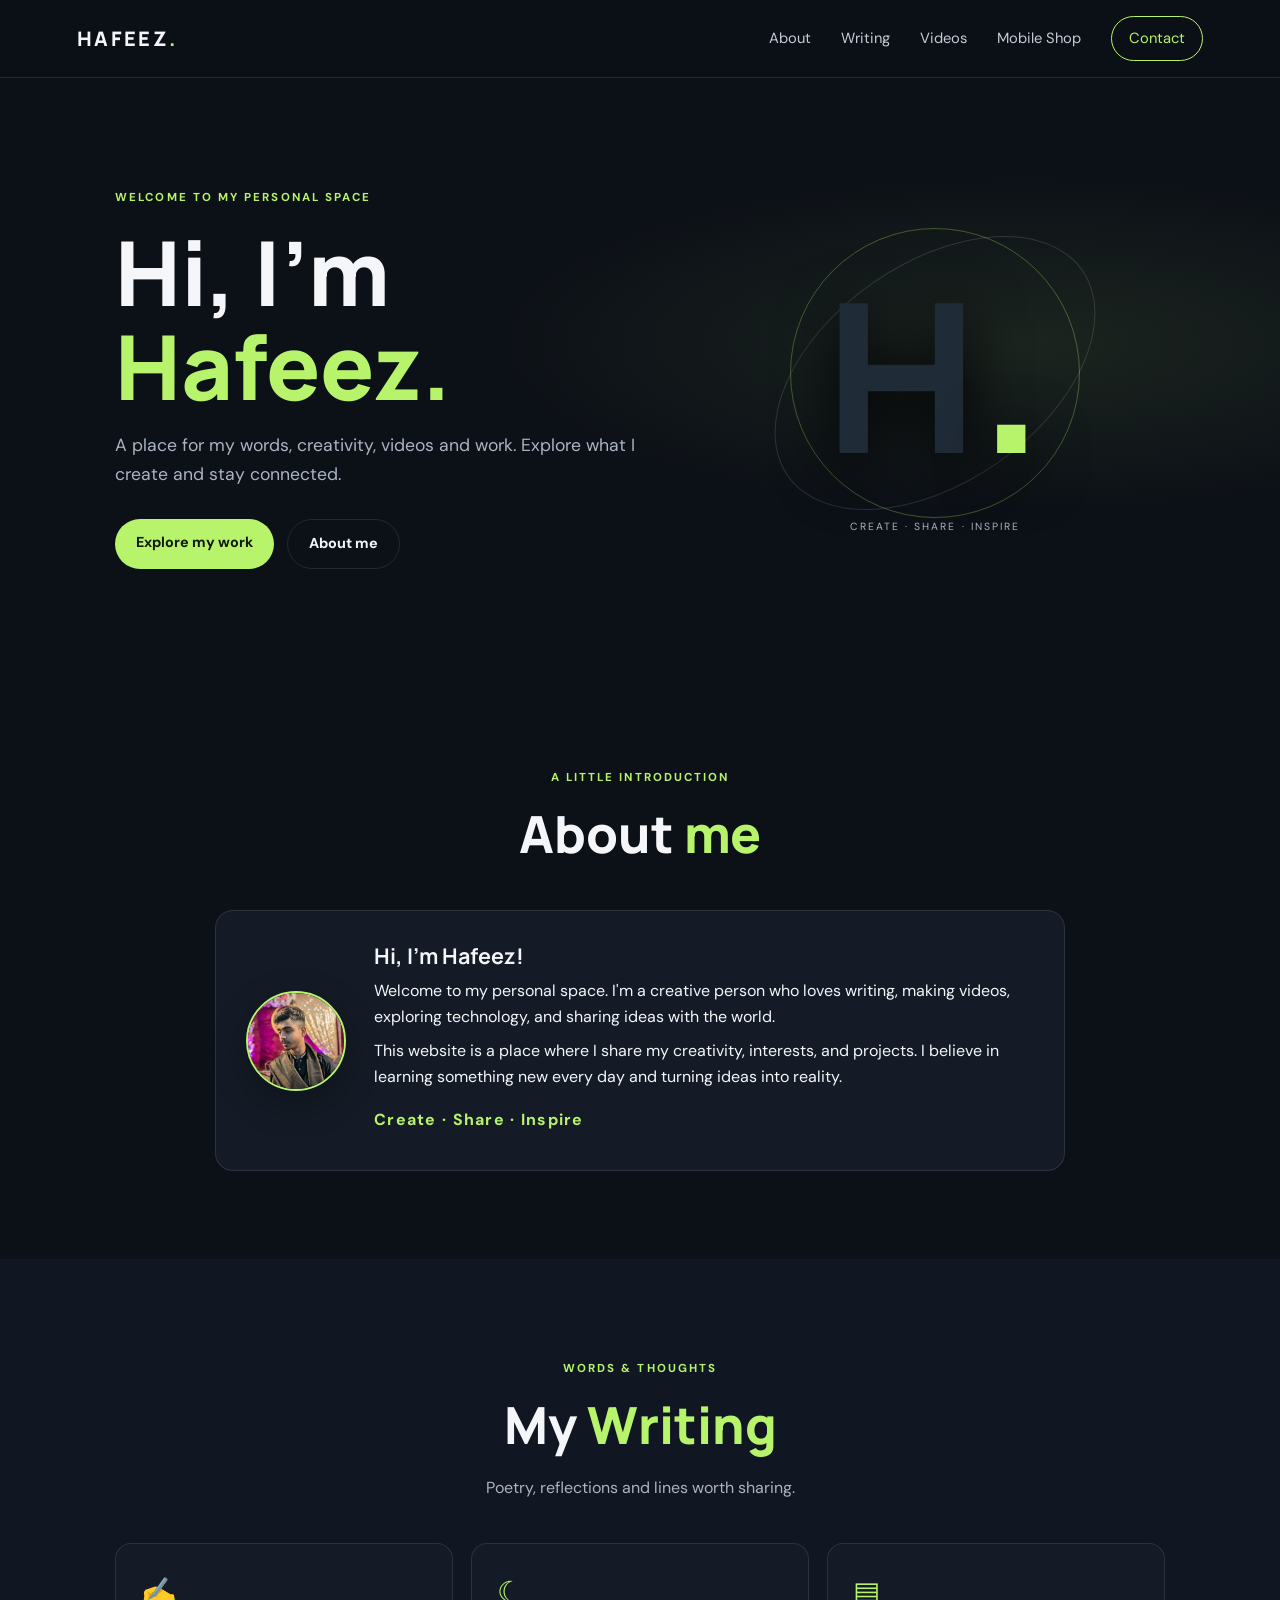
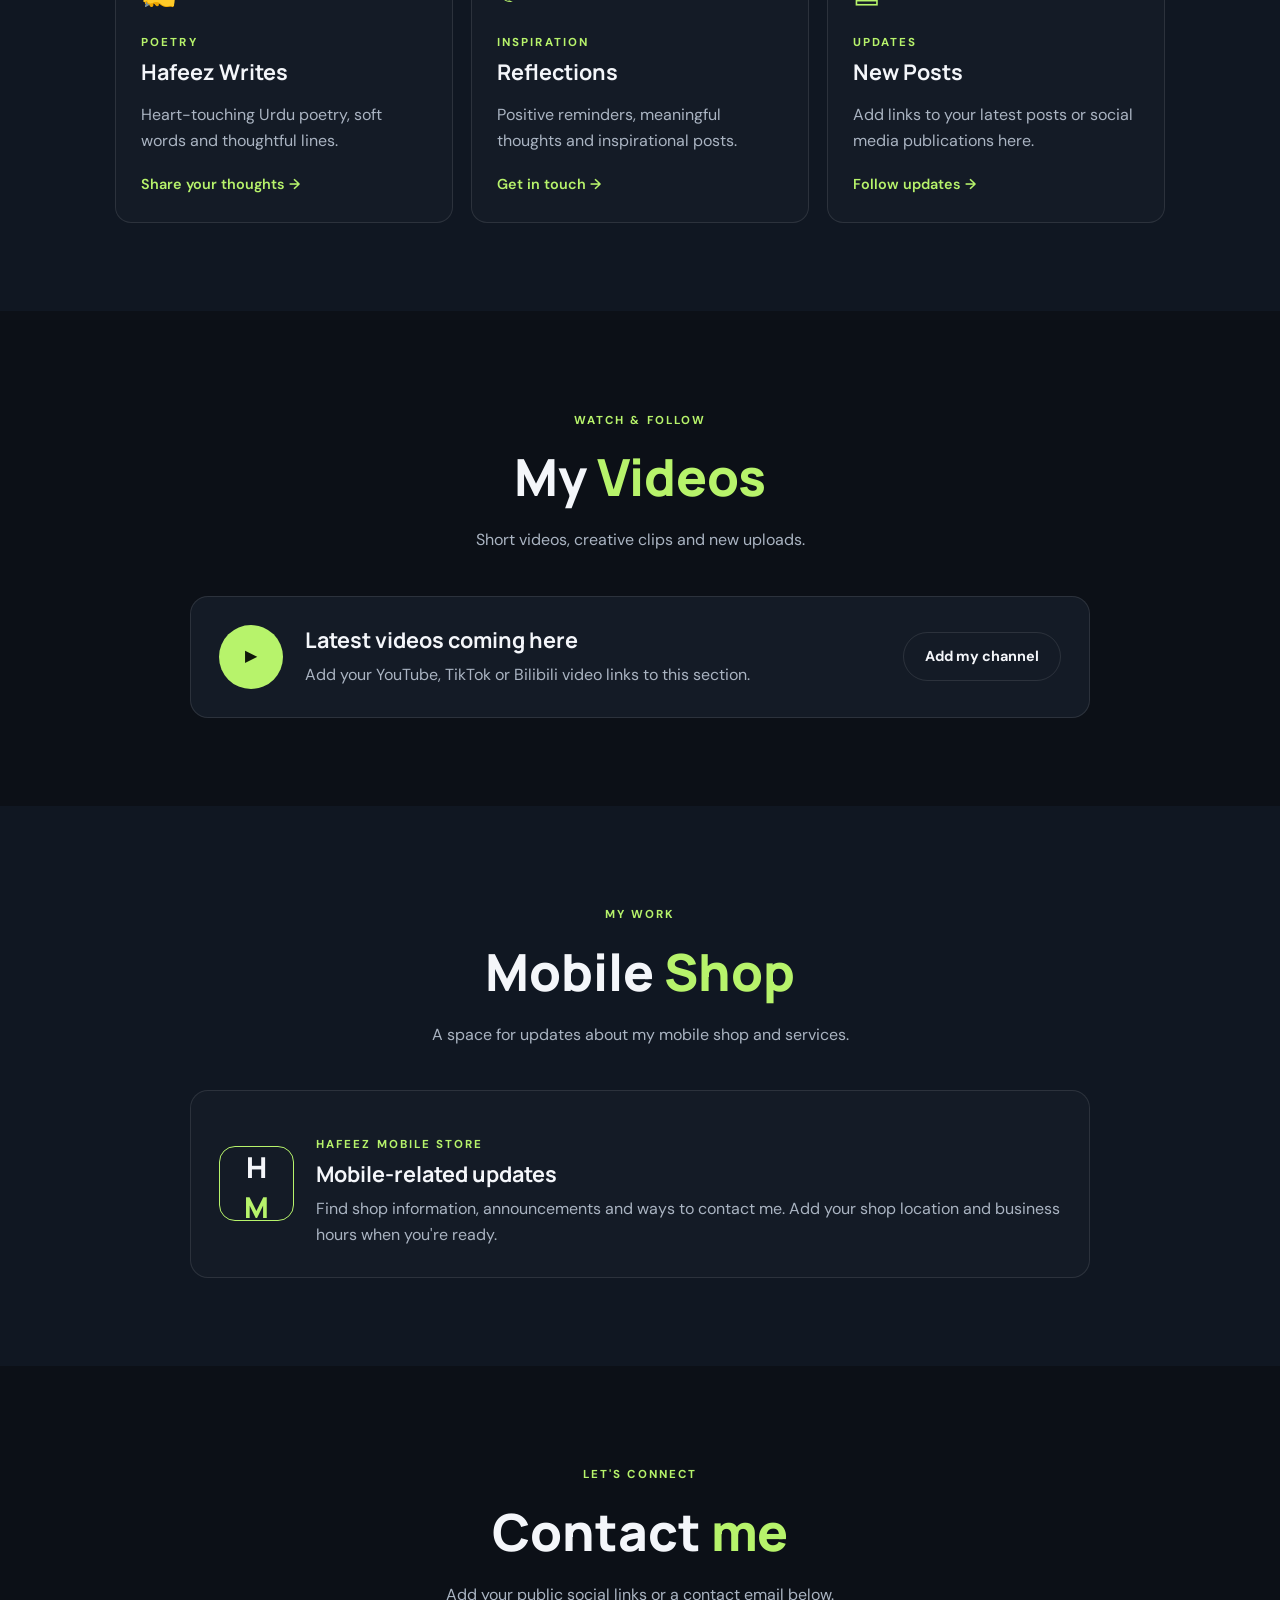
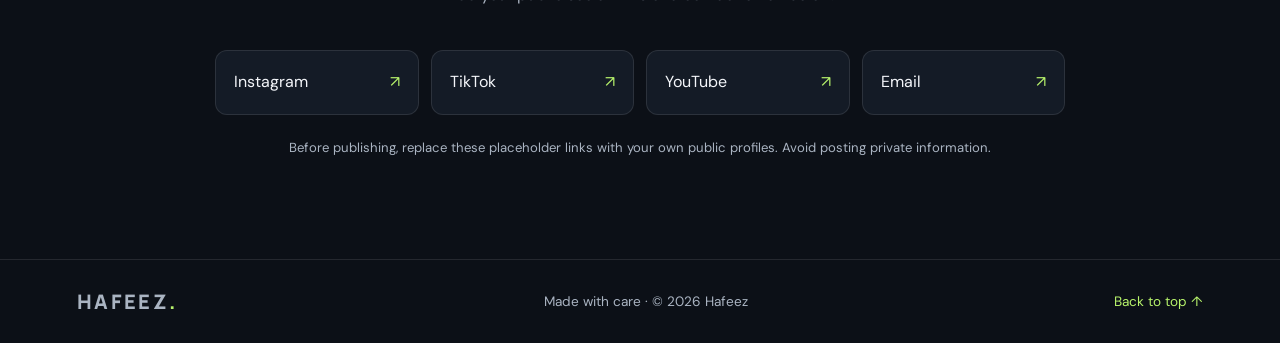
==== index.html @ 1b434b0e "Add Hafeez YouTube channel link" ====
<!doctype html>
<html lang="en">
<head>
  <meta charset="utf-8">
  <meta name="viewport" content="width=device-width, initial-scale=1">
  <meta name="description" content="The personal website of Hafeez — writing, creative work, videos and mobile shop updates.">
  <title>Hafeez | Personal Website</title>
  <link rel="stylesheet" href="style.css">
</head>
<body>
  <header class="site-header">
    <a class="brand" href="#home">HAFEEZ<span>.</span></a>
    <button class="menu-toggle" aria-label="Open navigation" aria-expanded="false">☰</button>
    <nav id="nav">
      <a href="#about">About</a><a href="#writing">Writing</a><a href="#videos">Videos</a>
      <a href="#shop">Mobile Shop</a><a href="#contact" class="nav-cta">Contact</a>
    </nav>
  </header>

  <main>
    <section class="hero" id="home">
      <div class="hero-content">
        <p class="eyebrow">WELCOME TO MY PERSONAL SPACE</p>
        <h1>Hi, I'm <span>Hafeez.</span></h1>
        <p class="hero-copy">A place for my words, creativity, videos and work. Explore what I create and stay connected.</p>
        <div class="hero-actions">
          <a class="button primary" href="#writing">Explore my work</a>
          <a class="button secondary" href="#about">About me</a>
        </div>
      </div>
      <div class="hero-art" aria-label="Decorative initials">
        <div class="orbit orbit-one"></div><div class="orbit orbit-two"></div>
        <div class="initials">H<span>.</span></div>
        <div class="art-tag">CREATE · SHARE · INSPIRE</div>
      </div>
    </section>

    <section class="intro section" id="about">
      <div class="section-heading"><p class="eyebrow">A LITTLE INTRODUCTION</p><h2>About <span>me</span></h2></div>
      <div class="intro-card">
        <img class="avatar" src="hafeez-profile.jpeg" alt="Portrait of Hafeez">
        <div>
          <h3>Hi, I'm Hafeez!</h3>
          <p>Welcome to my personal space. I'm a creative person who loves writing, making videos, exploring technology, and sharing ideas with the world.</p>
          <p>This website is a place where I share my creativity, interests, and projects. I believe in learning something new every day and turning ideas into reality.</p>
          <p class="about-signoff">Create · Share · Inspire</p>
        </div>
      </div>
    </section>

    <section class="section alternate" id="writing">
      <div class="section-heading"><p class="eyebrow">WORDS & THOUGHTS</p><h2>My <span>Writing</span></h2><p class="section-copy">Poetry, reflections and lines worth sharing.</p></div>
      <div class="cards">
        <article class="card"><div class="card-icon">✍</div><p class="card-kicker">POETRY</p><h3>Hafeez Writes</h3><p>Heart-touching Urdu poetry, soft words and thoughtful lines.</p><a href="#contact">Share your thoughts →</a></article>
        <article class="card"><div class="card-icon">☾</div><p class="card-kicker">INSPIRATION</p><h3>Reflections</h3><p>Positive reminders, meaningful thoughts and inspirational posts.</p><a href="#contact">Get in touch →</a></article>
        <article class="card"><div class="card-icon">▤</div><p class="card-kicker">UPDATES</p><h3>New Posts</h3><p>Add links to your latest posts or social media publications here.</p><a href="#contact">Follow updates →</a></article>
      </div>
    </section>

    <section class="section" id="videos">
      <div class="section-heading"><p class="eyebrow">WATCH & FOLLOW</p><h2>My <span>Videos</span></h2><p class="section-copy">Short videos, creative clips and new uploads.</p></div>
      <div class="video-panel">
        <div class="play">▶</div>
        <div><h3>Latest videos coming here</h3><p>Add your YouTube, TikTok or Bilibili video links to this section.</p></div>
        <a class="button secondary" href="#contact">Add my channel</a>
      </div>
    </section>

    <section class="section alternate" id="shop">
      <div class="section-heading"><p class="eyebrow">MY WORK</p><h2>Mobile <span>Shop</span></h2><p class="section-copy">A space for updates about my mobile shop and services.</p></div>
      <div class="shop-panel">
        <div class="shop-mark">H<span>M</span></div>
        <div><p class="card-kicker">HAFEEZ MOBILE STORE</p><h3>Mobile-related updates</h3><p>Find shop information, announcements and ways to contact me. Add your shop location and business hours when you're ready.</p></div>
      </div>
    </section>

    <section class="section contact-section" id="contact">
      <div class="section-heading"><p class="eyebrow">LET'S CONNECT</p><h2>Contact <span>me</span></h2><p class="section-copy">Add your public social links or a contact email below.</p></div>
      <div class="contact-links">
        <a href="https://www.instagram.com/hafeez_here_19/" class="contact-link" target="_blank" rel="noopener noreferrer">Instagram <span>↗</span></a>
        <a href="#" class="contact-link" data-placeholder="true">TikTok <span>↗</span></a>
        <a href="https://www.youtube.com/@cartoonmastiUrdu-t4m" class="contact-link" target="_blank" rel="noopener noreferrer">YouTube <span>↗</span></a>
        <a href="#" class="contact-link" data-placeholder="true">Email <span>↗</span></a>
      </div>
      <p class="muted small">Before publishing, replace these placeholder links with your own public profiles. Avoid posting private information.</p>
    </section>
  </main>

  <footer><a class="brand" href="#home">HAFEEZ<span>.</span></a><p>Made with care · © <span id="year"></span> Hafeez</p><a href="#home" class="back-top">Back to top ↑</a></footer>
  <script src="script.js"></script>
</body>
</html>
---- style.css ----
@import url('https://fonts.googleapis.com/css2?family=DM+Sans:wght@400;500;600;700&family=Manrope:wght@400;500;600;700;800&display=swap');
:root{--bg:#0c1017;--panel:#141b26;--panel2:#101722;--text:#f4f6fa;--muted:#aab4c2;--accent:#b7f36b;--line:rgba(255,255,255,.1)}
*{box-sizing:border-box}html{scroll-behavior:smooth}body{margin:0;background:var(--bg);color:var(--text);font-family:"DM Sans",sans-serif;line-height:1.65}a{color:inherit;text-decoration:none}.site-header{height:78px;display:flex;align-items:center;justify-content:space-between;padding:0 max(6vw,24px);border-bottom:1px solid var(--line);position:sticky;top:0;background:rgba(12,16,23,.92);backdrop-filter:blur(14px);z-index:5}.brand{font:800 1.25rem Manrope,sans-serif;letter-spacing:.12em}.brand span,.hero h1 span,.section-heading h2 span,.shop-mark span,.initials span{color:var(--accent)}nav{display:flex;align-items:center;gap:30px;color:#c5ccd6;font-size:.92rem}nav a:hover,.back-top:hover{color:var(--accent)}.nav-cta{border:1px solid var(--accent);padding:9px 17px;border-radius:30px;color:var(--accent)}.menu-toggle{display:none;background:none;border:0;color:white;font-size:1.5rem}.hero{min-height:590px;padding:90px max(9vw,28px);display:grid;grid-template-columns:1.1fr .9fr;align-items:center;gap:30px;background:radial-gradient(ellipse at 80% 45%,rgba(183,243,107,.09),transparent 38%)}.eyebrow,.card-kicker{font-size:.72rem;letter-spacing:.18em;color:var(--accent);font-weight:700}.hero h1{font:800 clamp(3.2rem,7vw,6rem)/1.05 Manrope,sans-serif;margin:18px 0}.hero-copy{max-width:520px;color:var(--muted);font-size:1.1rem}.hero-actions{display:flex;gap:13px;margin-top:30px;flex-wrap:wrap}.button{display:inline-block;padding:12px 21px;border-radius:30px;font-weight:700;font-size:.9rem}.primary{background:var(--accent);color:#11180b}.secondary{border:1px solid var(--line);color:var(--text)}.hero-art{height:340px;position:relative;display:grid;place-items:center}.initials{font:800 13rem Manrope,sans-serif;color:#202b38;text-shadow:0 15px 60px #000;z-index:1}.orbit{position:absolute;border:1px solid rgba(183,243,107,.3);border-radius:50%;width:290px;height:290px}.orbit-two{width:360px;height:220px;transform:rotate(-35deg);border-color:rgba(255,255,255,.13)}.art-tag{position:absolute;bottom:8px;letter-spacing:.2em;font-size:.65rem;color:var(--muted)}.section{padding:88px max(9vw,28px)}.alternate{background:var(--panel2)}.section-heading{text-align:center;margin:0 auto 42px}.section-heading h2{font:800 clamp(2rem,4vw,3.2rem) Manrope,sans-serif;margin:5px 0}.section-copy,.muted{color:var(--muted)}.intro-card{max-width:850px;margin:auto;padding:30px;display:flex;align-items:center;gap:28px;background:var(--panel);border:1px solid var(--line);border-radius:18px}.avatar{width:100px;height:100px;flex:0 0 100px;border-radius:50%;display:grid;place-items:center;background:linear-gradient(135deg,#b7f36b,#526f36);color:#10170a;font:800 3rem Manrope}.intro-card h3,.card h3,.video-panel h3,.shop-panel h3{font:700 1.35rem Manrope;margin:0 0 8px}.intro-card p{margin:7px 0}.muted{color:var(--muted)}.cards{display:grid;grid-template-columns:repeat(3,1fr);gap:18px;max-width:1050px;margin:auto}.card{background:var(--panel);border:1px solid var(--line);border-radius:16px;padding:25px}.card-icon{font-size:1.8rem;color:var(--accent)}.card-kicker{margin:16px 0 5px}.card p:not(.card-kicker){color:var(--muted)}.card a{color:var(--accent);font-size:.9rem;font-weight:600}.video-panel,.shop-panel{max-width:900px;margin:auto;background:var(--panel);border:1px solid var(--line);border-radius:18px;padding:28px;display:flex;align-items:center;gap:22px}.video-panel>div:nth-child(2),.shop-panel>div:nth-child(2){flex:1}.video-panel p,.shop-panel p:not(.card-kicker){color:var(--muted);margin:0}.play{width:64px;height:64px;flex:0 0 64px;border-radius:50%;display:grid;place-items:center;background:var(--accent);color:#10170a}.shop-mark{width:75px;height:75px;flex:0 0 75px;border:1px solid var(--accent);border-radius:16px;display:grid;place-items:center;font:800 1.8rem Manrope;color:var(--text)}.contact-links{max-width:850px;margin:auto;display:grid;grid-template-columns:repeat(4,1fr);gap:12px}.contact-link{padding:18px;background:var(--panel);border:1px solid var(--line);border-radius:12px;display:flex;justify-content:space-between}.contact-link span{color:var(--accent)}.small{text-align:center;font-size:.82rem;margin-top:22px}footer{border-top:1px solid var(--line);padding:28px max(6vw,24px);display:flex;align-items:center;justify-content:space-between;gap:15px;color:var(--muted);font-size:.85rem}footer p{margin:0}.back-top{color:var(--accent)}@media(max-width:760px){.site-header{height:68px}.menu-toggle{display:block}nav{display:none;position:absolute;top:68px;left:0;right:0;padding:20px 26px;background:#101722;flex-direction:column;align-items:stretch;gap:18px;border-bottom:1px solid var(--line)}nav.open{display:flex}.hero{grid-template-columns:1fr;padding-top:70px;padding-bottom:55px;min-height:auto}.hero-art{height:230px}.initials{font-size:9rem}.orbit{width:220px;height:220px}.orbit-two{width:280px;height:170px}.section{padding:65px 24px}.cards{grid-template-columns:1fr}.intro-card{align-items:flex-start;flex-direction:column}.video-panel,.shop-panel{align-items:flex-start;flex-wrap:wrap}.contact-links{grid-template-columns:repeat(2,1fr)}footer{flex-wrap:wrap}}
/* About section profile photo */
.avatar{object-fit:cover;border:2px solid var(--accent);box-shadow:0 12px 35px rgba(0,0,0,.28)}
.about-signoff{color:var(--accent);font-weight:700;letter-spacing:.08em;margin-top:16px!important}
@media(max-width:760px){.avatar{width:112px;height:112px;flex-basis:112px}}
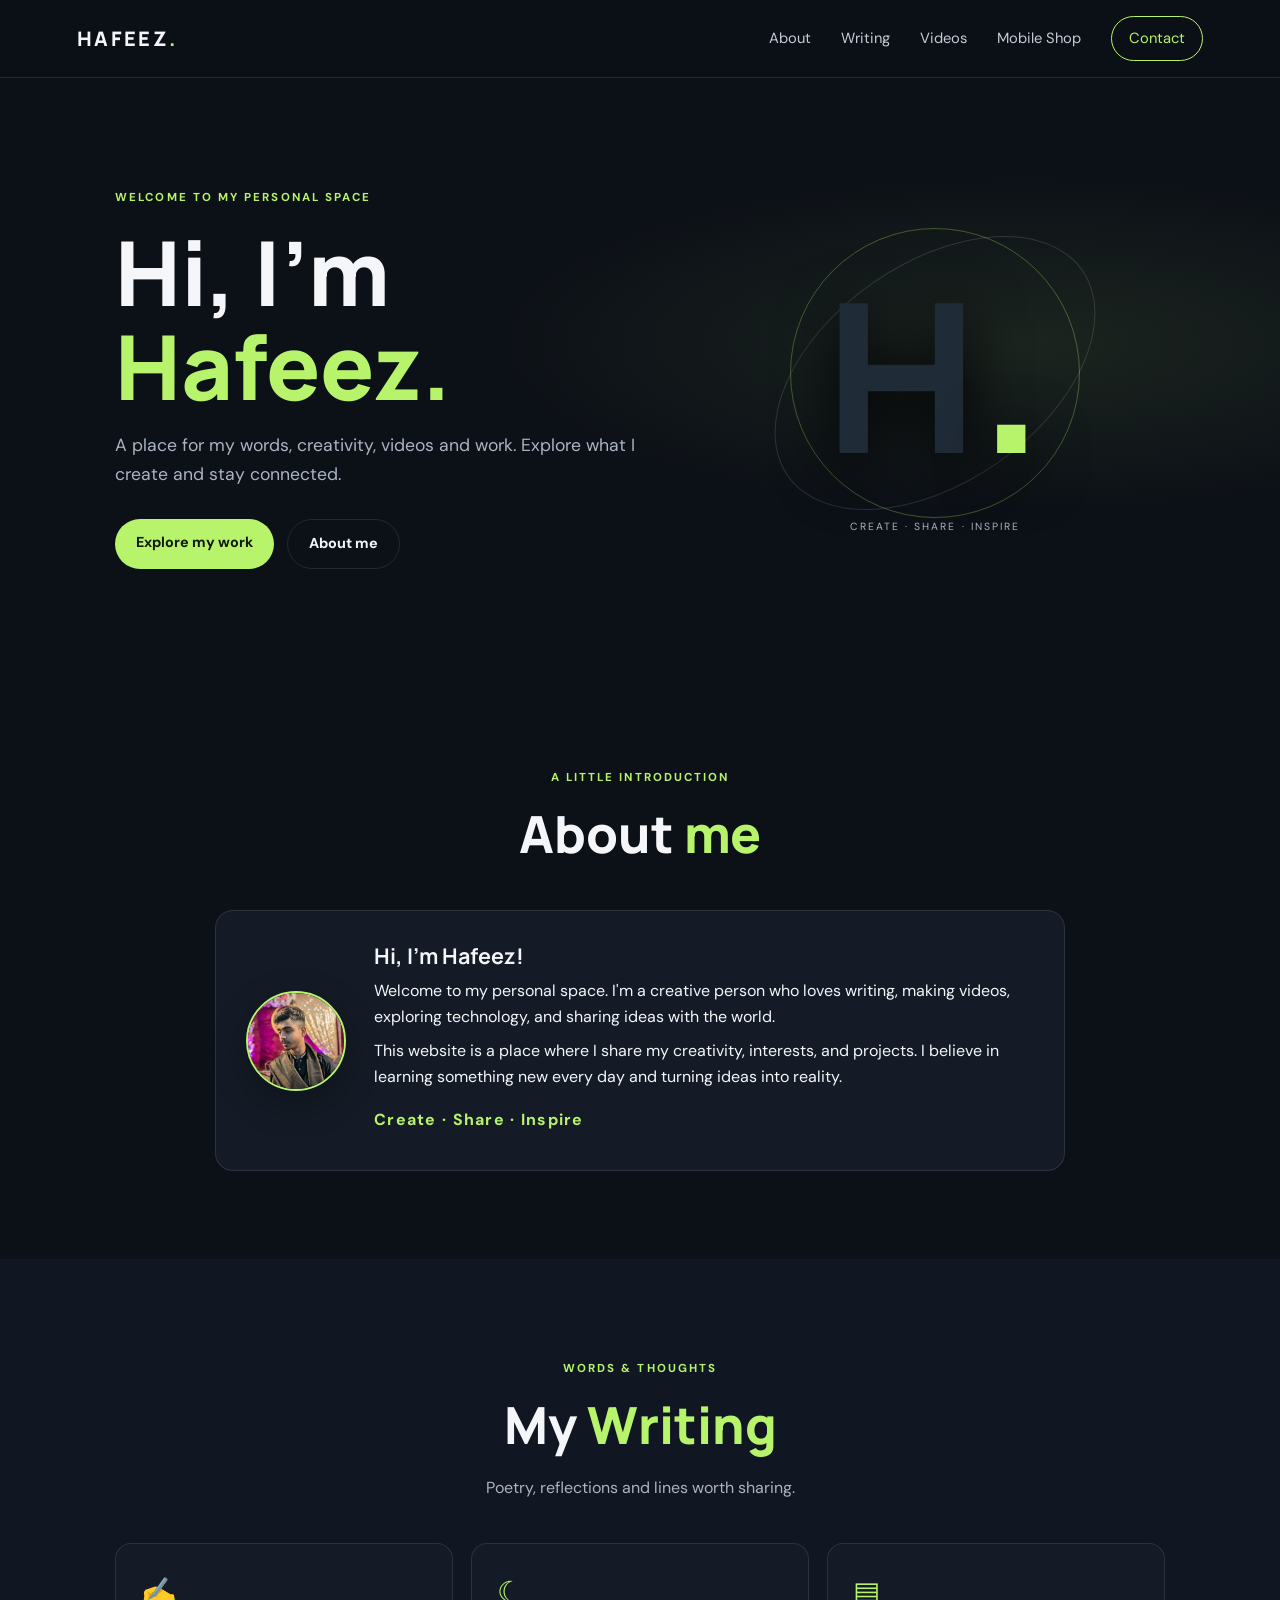
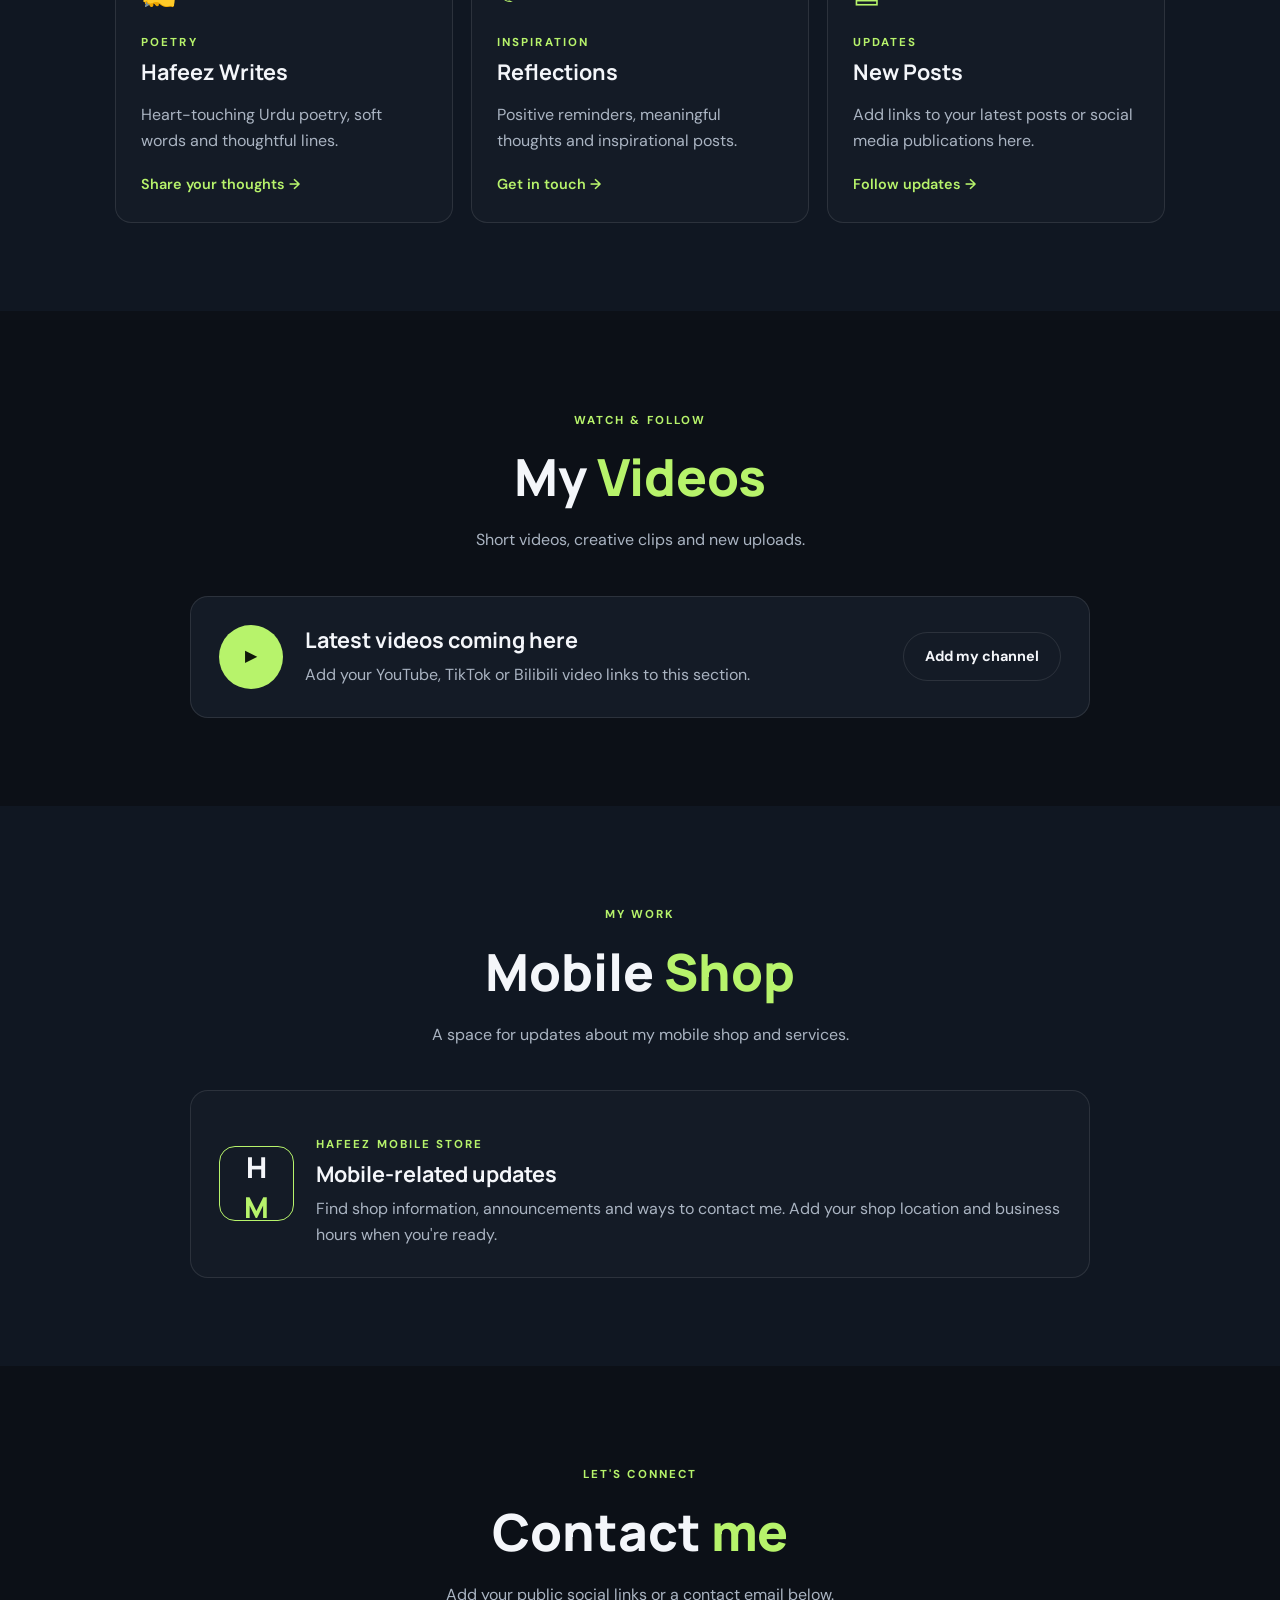
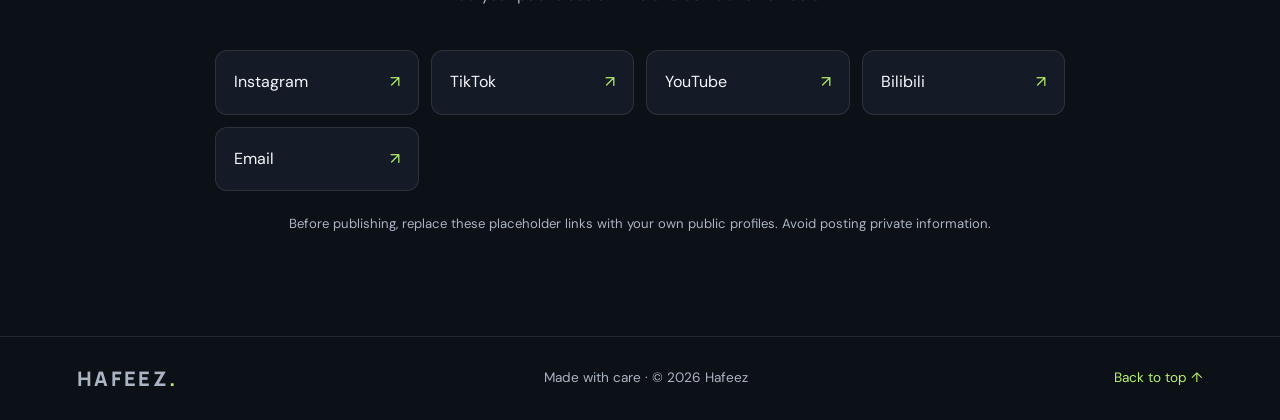
==== commit 67101284: "Add Bilibili social link" ====
--- a/index.html
+++ b/index.html
@@ -78,8 +78,9 @@
       <div class="section-heading"><p class="eyebrow">LET'S CONNECT</p><h2>Contact <span>me</span></h2><p class="section-copy">Add your public social links or a contact email below.</p></div>
       <div class="contact-links">
         <a href="https://www.instagram.com/hafeez_here_19/" class="contact-link" target="_blank" rel="noopener noreferrer">Instagram <span>↗</span></a>
-        <a href="#" class="contact-link" data-placeholder="true">TikTok <span>↗</span></a>
+        <a href="https://www.tiktok.com/@midnightlines04" class="contact-link" target="_blank" rel="noopener noreferrer">TikTok <span>↗</span></a>
         <a href="https://www.youtube.com/@cartoonmastiUrdu-t4m" class="contact-link" target="_blank" rel="noopener noreferrer">YouTube <span>↗</span></a>
+        <a href="https://b23.tv/OhZGa6I" class="contact-link" target="_blank" rel="noopener noreferrer">Bilibili <span>↗</span></a>
         <a href="#" class="contact-link" data-placeholder="true">Email <span>↗</span></a>
       </div>
       <p class="muted small">Before publishing, replace these placeholder links with your own public profiles. Avoid posting private information.</p>
